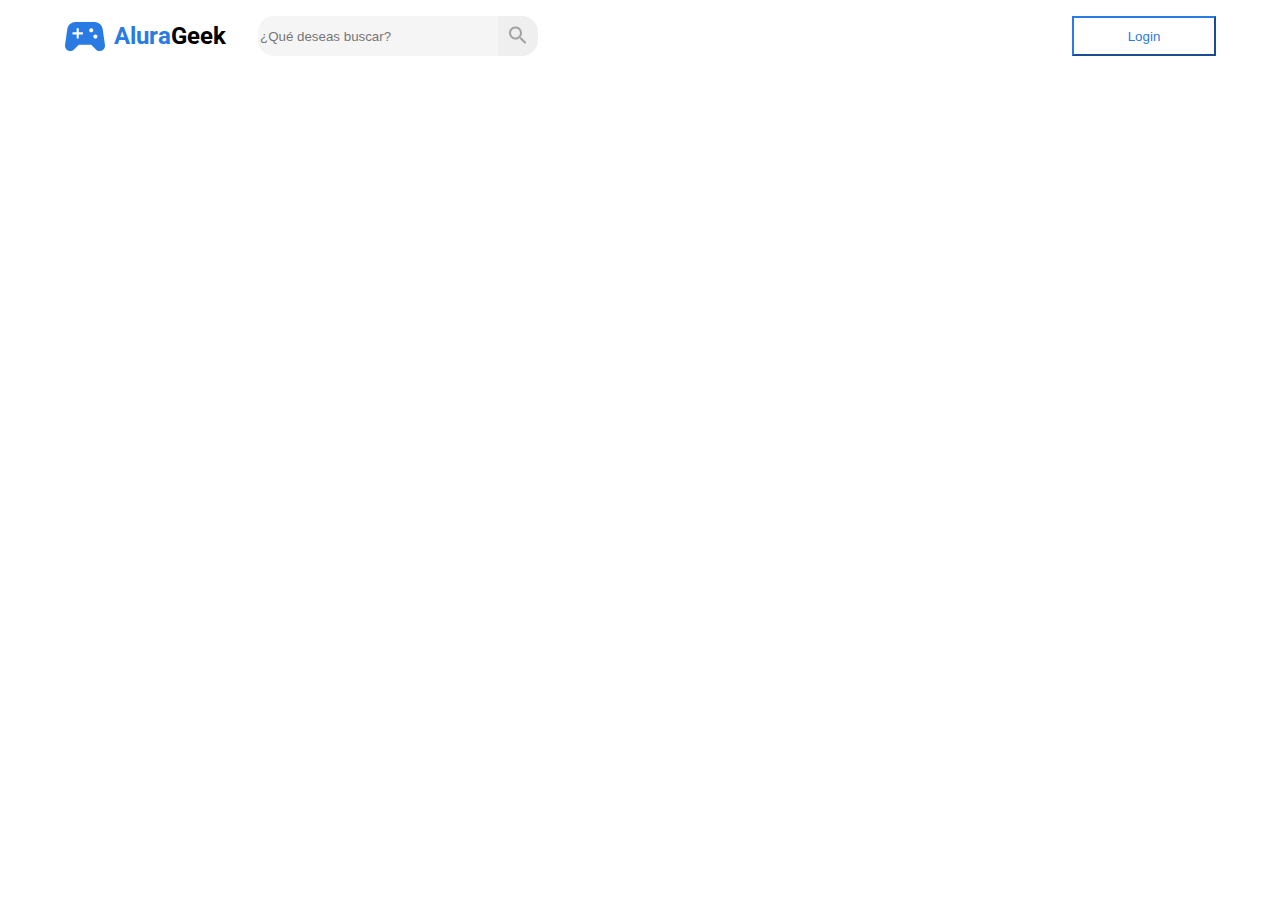
==== index.html @ 98ce4a5d "Diseño de encabezado (Logo, Cuadro de busqueda y botón de Login) terminado" ====
<!DOCTYPE html>
<html lang="es">

<head>
    <meta charset="UTF-8">
    <meta http-equiv="X-UA-Compatible" content="IE=edge">
    <meta name="viewport" content="width=device-width, initial-scale=1.0">
    <link rel="preconnect" href="https://fonts.googleapis.com">
    <link rel="preconnect" href="https://fonts.gstatic.com" crossorigin>
    <link
        href="https://fonts.googleapis.com/css2?family=Montserrat:wght@300;400;700&family=Open+Sans:ital,wght@0,300;0,400;1,700&family=Roboto:ital@0;1&display=swap"
        rel="stylesheet">
    <link rel="stylesheet" href="./assets/css/reset.css">
    <link rel="stylesheet" href="./assets/css/colores.css">
    <link rel="stylesheet" href="./assets/css/style.css">
    <link rel="shortcut icon" href="./assets/img/logo.svg" type="image/x-icon">
    <title>AluraGeek</title>
</head>

<body>
    <header>
        <section class="container">
            <div class="busqueda">
                <div class="logo">
                    <img src="./assets/img/logo.svg" alt="">
                    <span class="alura texto-logo">Alura</span>
                    <span class="geek texto-logo">Geek</span>
                </div>
                <input type="search" class="input-busqueda" placeholder="¿Qué deseas buscar?" name="busqueda" id="">
                <button class="lupa"><img src="./assets/img/buscar.svg" alt=""></button>
            </div>
            <button class="login">Login</button>
        </section>

    </header>

    <main>

    </main>

    <footer>

    </footer>
</body>

</html>
---- assets/css/colores.css ----
/*--- Paleta de colores ---*/
:root{
    --color-de-fondo:#FFFFFF;
    --background: #F5F5F5;
    --color-azul: #2A7AE4;
    --color-azul-claro: #599cf3;
}
---- assets/css/style.css ----
/*--All--*/
body{
    font-family: 'Montserrat', sans-serif;
    font-family: 'Open Sans', sans-serif;
    font-family: 'Roboto', sans-serif;
}

.container{
    display: flex;
    width: 90%;
    justify-content: space-between;
    margin: 1rem auto;
}
button:hover{
    cursor: pointer;
}

/*--Header--*/

.busqueda{
    display: flex;
}

.logo{
    display: flex;
    align-items: center;
}
.texto-logo{
    font-size: 1.5rem;
    font-weight: bold;
}
.alura{
    color: var(--color-azul);
    margin-left: .5rem;
}
.geek{
    margin-right: 2rem;
}
.input-busqueda{
    border-top-left-radius: 1rem;
    border-bottom-left-radius: 1rem;
    width: 15rem;
    background-color: var(--background);
    border: none;

}
.lupa{
    border-top-right-radius: 1rem;
    border-bottom-right-radius: 1rem;
    border: none;  
    width: 2.5rem;  

}

.login{
    width: 9rem;
    height: 2.5rem;
    color: var(--color-azul);
    border-color: var(--color-azul);
    background-color: var(--color-de-fondo);
}

.login:hover{
    color: var(--color-de-fondo);
    background-color: var(--color-azul);
    
}
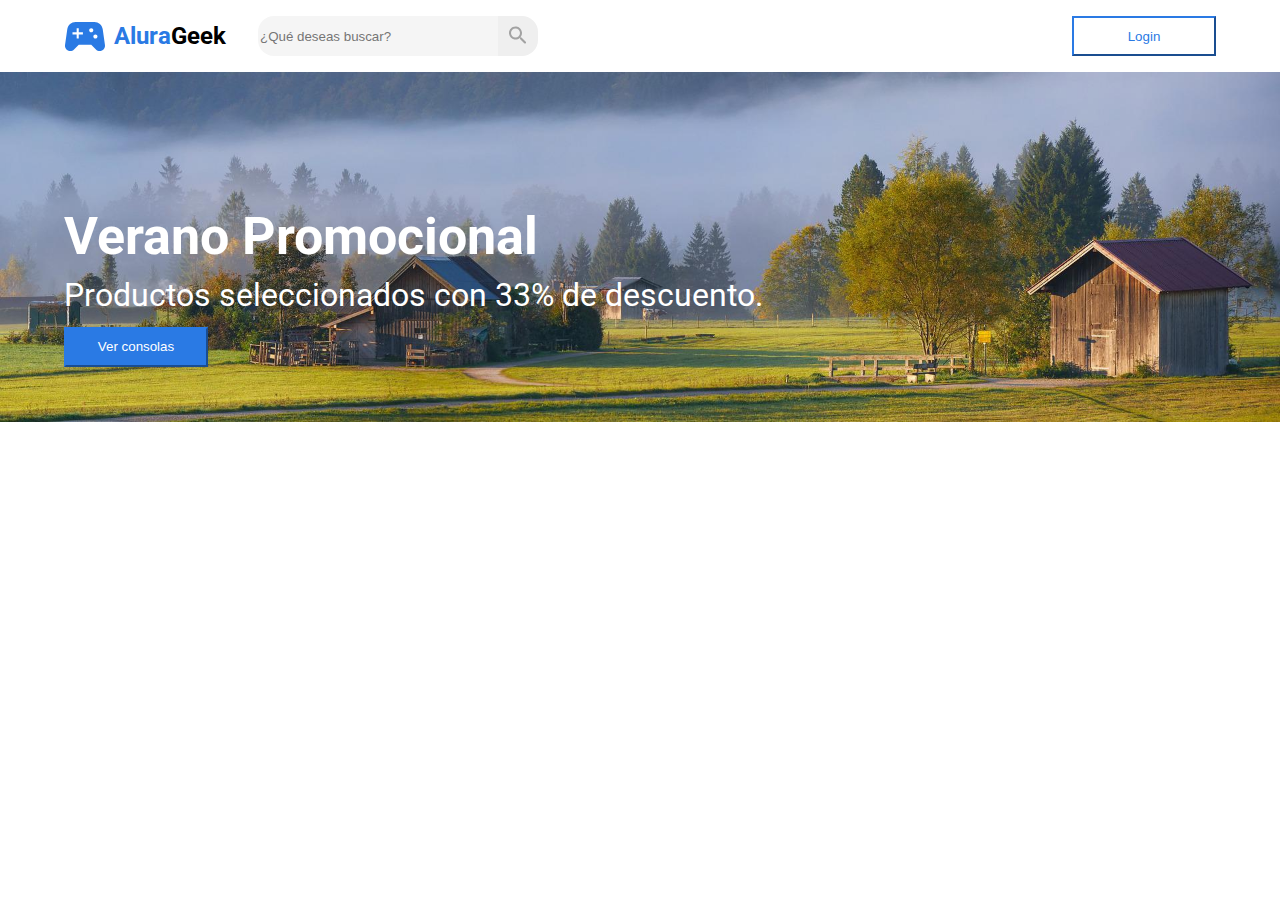
==== commit 0797697b: "Diseño de banner terminado" ====
--- a/index.html
+++ b/index.html
@@ -35,7 +35,15 @@
     </header>
 
     <main>
-
+        <section class="banner">
+            <div class="container">
+                <div class="cont-banner">
+                    <h1 class="titulo">Verano Promocional</h1>
+                    <h2 class="subtitulo">Productos seleccionados con 33% de descuento.</h2>
+                    <button class="boton-banner">Ver consolas</button>
+                </div>
+            </div>
+        </section>
     </main>
 
     <footer>
--- a/assets/css/style.css
+++ b/assets/css/style.css
@@ -10,6 +10,10 @@
     width: 90%;
     justify-content: space-between;
     margin: 1rem auto;
+}
+button{
+    width: 9rem;
+    height: 2.5rem;
 }
 button:hover{
     cursor: pointer;
@@ -53,8 +57,6 @@
 }
 
 .login{
-    width: 9rem;
-    height: 2.5rem;
     color: var(--color-azul);
     border-color: var(--color-azul);
     background-color: var(--color-de-fondo);
@@ -64,4 +66,39 @@
     color: var(--color-de-fondo);
     background-color: var(--color-azul);
     
-}+}
+/*--Area de banner*/
+.cont-banner{
+    display: block;
+    color: var(--color-de-fondo);
+}
+
+.banner{
+    background-image: url(../img/banner.jpg);
+    background-position: bottom;
+    background-repeat: no-repeat;
+    background-size: cover;
+    height: 350px;
+    align-content: center;
+
+}
+
+.titulo{
+    font-size: 52px;
+    font-weight: bold;
+    padding-top: 12%;
+    padding-bottom: 1rem;
+}
+.subtitulo{
+    font-size: 32px;
+    padding-bottom: 1rem;
+}
+.boton-banner{
+    background-color: var(--color-azul);
+    border-color: var(--color-azul);
+    color: var(--color-de-fondo);
+}
+.boton-banner:hover{
+    background-color: var(--color-de-fondo);
+    color: var(--color-azul);
+}
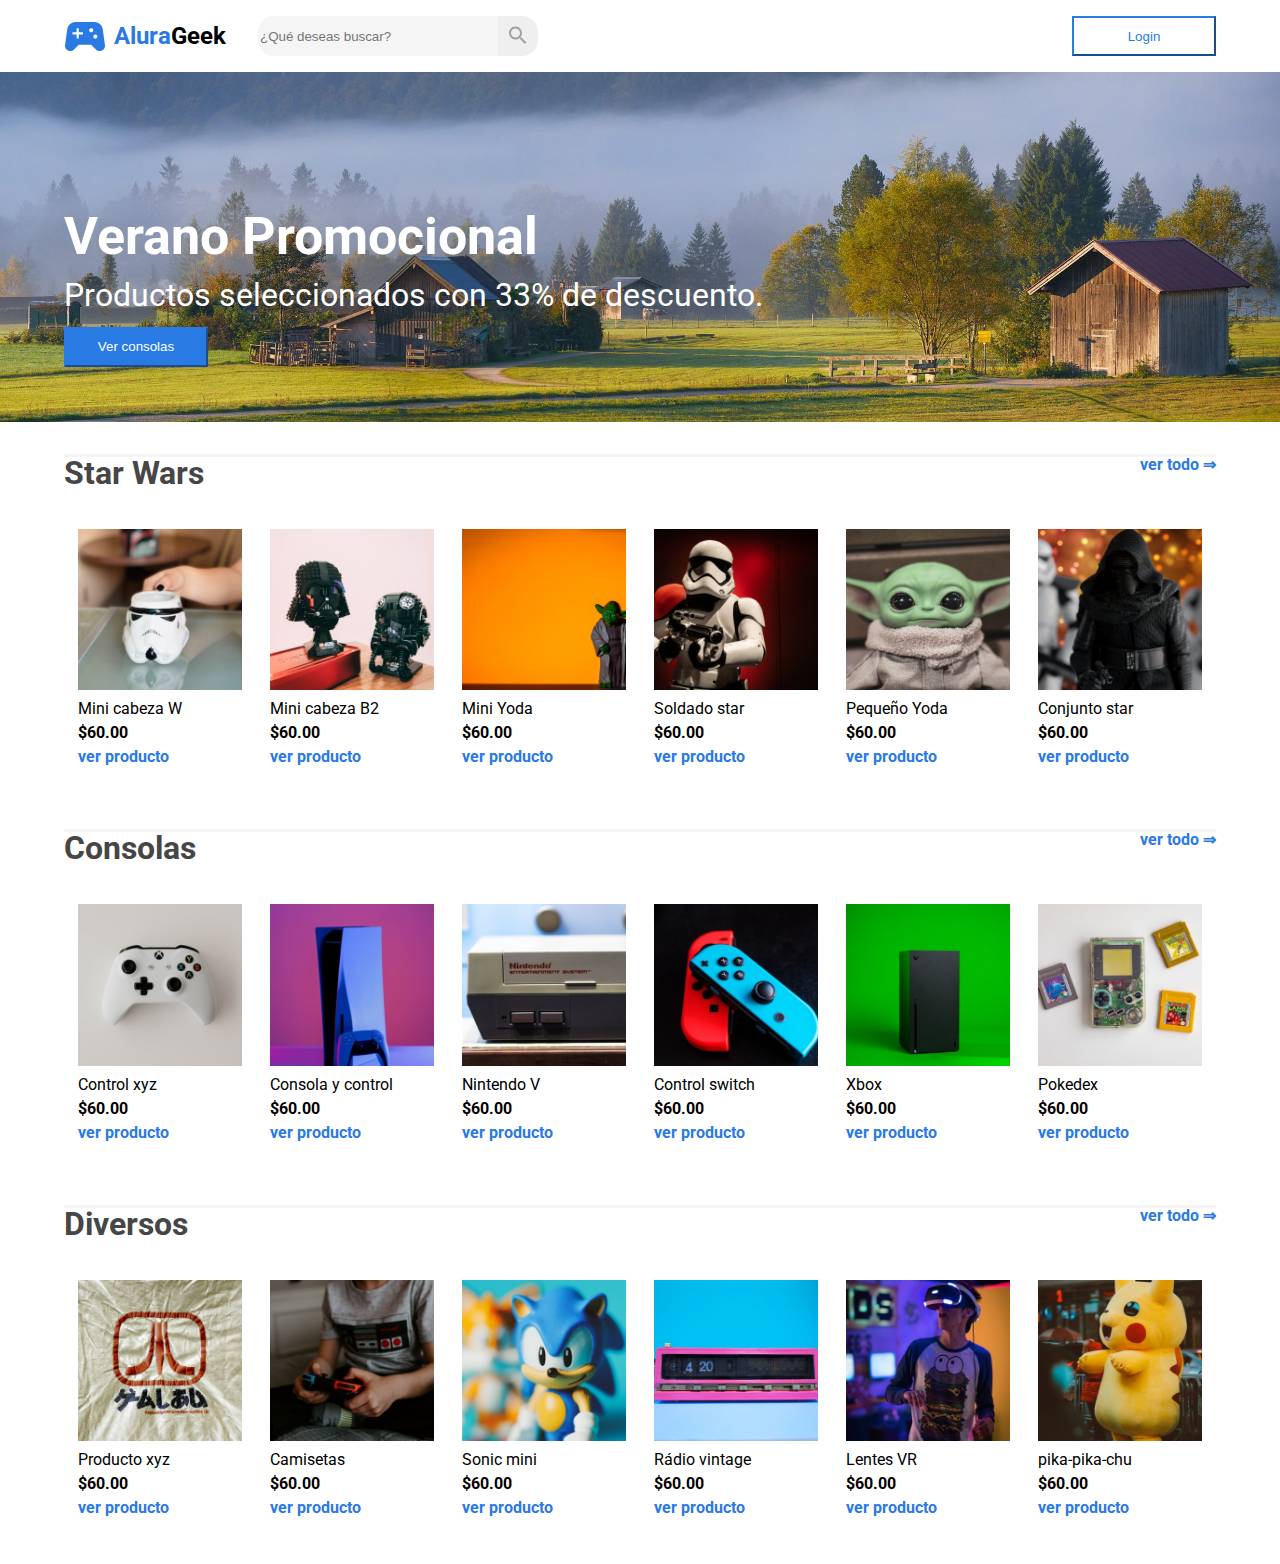
==== commit cdd9d6f5: "Diseño area de productos finalizado" ====
--- a/index.html
+++ b/index.html
@@ -40,10 +40,221 @@
                 <div class="cont-banner">
                     <h1 class="titulo">Verano Promocional</h1>
                     <h2 class="subtitulo">Productos seleccionados con 33% de descuento.</h2>
-                    <button class="boton-banner">Ver consolas</button>
-                </div>
-            </div>
-        </section>
+                    <a href="#consolas"><button class="boton-banner">Ver consolas</button></a>
+                </div>
+            </div>
+        </section>
+
+        <section id="starWars">
+            <div class="container">
+
+                <div class="container-seccion">
+                    <div class="encabezado-seccion">
+                        <h1 class="titulo-seccion">Star Wars</h1>
+                        <a href="#starWars">ver todo &rArr;</a>
+                    </div>
+
+                    <div class="contenido-seccion">
+
+                        <div class="tarjeta-seccion">
+                            <img class="imagen-producto" src="./assets/img/starwars/starwars1.png" alt="">
+                            <div class="descripcion-producto">
+                                <label for="imagen-producto">Mini cabeza W</label>
+                                <label class="precio" for="imagen-producto">$60.00</label>
+                                <a href="#starWars">ver producto</a>
+                            </div>
+                        </div>
+
+                        <div class="tarjeta-seccion">
+                            <img class="imagen-producto" src="./assets/img/starwars/starwars2.png" alt="">
+                            <div class="descripcion-producto">
+                                <label for="imagen-producto">Mini cabeza B2</label>
+                                <label class="precio" for="imagen-producto">$60.00</label>
+                                <a href="#starWars">ver producto</a>
+                            </div>
+                        </div>
+
+                        <div class="tarjeta-seccion">
+                            <img class="imagen-producto" src="./assets/img/starwars/starwars3.png" alt="">
+                            <div class="descripcion-producto">
+                                <label for="imagen-producto">Mini Yoda</label>
+                                <label class="precio" for="imagen-producto">$60.00</label>
+                                <a href="#starWars">ver producto</a>
+                            </div>
+                        </div>
+
+                        <div class="tarjeta-seccion">
+                            <img class="imagen-producto" src="./assets/img/starwars/starwars4.png" alt="">
+                            <div class="descripcion-producto">
+                                <label for="imagen-producto">Soldado star</label>
+                                <label class="precio" for="imagen-producto">$60.00</label>
+                                <a href="#starWars">ver producto</a>
+                            </div>
+                        </div>
+
+                        <div class="tarjeta-seccion">
+                            <img class="imagen-producto" src="./assets/img/starwars/starwars5.png" alt="">
+                            <div class="descripcion-producto">
+                                <label for="imagen-producto">Pequeño Yoda</label>
+                                <label class="precio" for="imagen-producto">$60.00</label>
+                                <a href="#starWars">ver producto</a>
+                            </div>
+                        </div>
+
+                        <div class="tarjeta-seccion">
+                            <img class="imagen-producto" src="./assets/img/starwars/starwars6.png" alt="">
+                            <div class="descripcion-producto">
+                                <label for="imagen-producto">Conjunto star</label>
+                                <label class="precio" for="imagen-producto">$60.00</label>
+                                <a href="#starWars">ver producto</a>
+                            </div>
+                        </div>
+
+                    </div>
+                </div>
+            </div>
+        </section>
+
+        <section id="consolas">
+            <div class="container">
+
+                <div class="container-seccion">
+                    <div class="encabezado-seccion">
+                        <h1 class="titulo-seccion">Consolas</h1>
+                        <a href="#consolas">ver todo &rArr;</a>
+                    </div>
+
+                    <div class="contenido-seccion">
+
+                        <div class="tarjeta-seccion">
+                            <img class="imagen-producto" src="./assets/img/consolas/consolas1.png" alt="">
+                            <div class="descripcion-producto">
+                                <label for="imagen-producto">Control xyz</label>
+                                <label class="precio" for="imagen-producto">$60.00</label>
+                                <a href="#consolas">ver producto</a>
+                            </div>
+                        </div>
+
+                        <div class="tarjeta-seccion">
+                            <img class="imagen-producto" src="./assets/img/consolas/consolas2.png" alt="">
+                            <div class="descripcion-producto">
+                                <label for="imagen-producto">Consola y control</label>
+                                <label class="precio" for="imagen-producto">$60.00</label>
+                                <a href="#consolas">ver producto</a>
+                            </div>
+                        </div>
+
+                        <div class="tarjeta-seccion">
+                            <img class="imagen-producto" src="./assets/img/consolas/consolas3.png" alt="">
+                            <div class="descripcion-producto">
+                                <label for="imagen-producto">Nintendo V</label>
+                                <label class="precio" for="imagen-producto">$60.00</label>
+                                <a href="#consolas">ver producto</a>
+                            </div>
+                        </div>
+
+                        <div class="tarjeta-seccion">
+                            <img class="imagen-producto" src="./assets/img/consolas/consolas4.png" alt="">
+                            <div class="descripcion-producto">
+                                <label for="imagen-producto">Control switch</label>
+                                <label class="precio" for="imagen-producto">$60.00</label>
+                                <a href="#consolas">ver producto</a>
+                            </div>
+                        </div>
+
+                        <div class="tarjeta-seccion">
+                            <img class="imagen-producto" src="./assets/img/consolas/consolas5.png" alt="">
+                            <div class="descripcion-producto">
+                                <label for="imagen-producto">Xbox</label>
+                                <label class="precio" for="imagen-producto">$60.00</label>
+                                <a href="#consolas">ver producto</a>
+                            </div>
+                        </div>
+
+                        <div class="tarjeta-seccion">
+                            <img class="imagen-producto" src="./assets/img/consolas/consolas6.png" alt="">
+                            <div class="descripcion-producto">
+                                <label for="imagen-producto">Pokedex</label>
+                                <label class="precio" for="imagen-producto">$60.00</label>
+                                <a href="#consolas">ver producto</a>
+                            </div>
+                        </div>
+
+                    </div>
+                </div>
+            </div>
+        </section>
+
+        <section id="diversos">
+            <div class="container">
+
+                <div class="container-seccion">
+                    <div class="encabezado-seccion">
+                        <h1 class="titulo-seccion">Diversos</h1>
+                        <a href="#diversos">ver todo &rArr;</a>
+                    </div>
+
+                    <div class="contenido-seccion">
+
+                        <div class="tarjeta-seccion">
+                            <img class="imagen-producto" src="./assets/img/diversos/diversos1.png" alt="">
+                            <div class="descripcion-producto">
+                                <label for="imagen-producto">Producto xyz</label>
+                                <label class="precio" for="imagen-producto">$60.00</label>
+                                <a href="#diversos">ver producto</a>
+                            </div>
+                        </div>
+
+                        <div class="tarjeta-seccion">
+                            <img class="imagen-producto" src="./assets/img/diversos/diversos2.png" alt="">
+                            <div class="descripcion-producto">
+                                <label for="imagen-producto">Camisetas</label>
+                                <label class="precio" for="imagen-producto">$60.00</label>
+                                <a href="#diversos">ver producto</a>
+                            </div>
+                        </div>
+
+                        <div class="tarjeta-seccion">
+                            <img class="imagen-producto" src="./assets/img/diversos/diversos3.png" alt="">
+                            <div class="descripcion-producto">
+                                <label for="imagen-producto">Sonic mini</label>
+                                <label class="precio" for="imagen-producto">$60.00</label>
+                                <a href="#diversos">ver producto</a>
+                            </div>
+                        </div>
+
+                        <div class="tarjeta-seccion">
+                            <img class="imagen-producto" src="./assets/img/diversos/diversos4.png" alt="">
+                            <div class="descripcion-producto">
+                                <label for="imagen-producto">Rádio vintage</label>
+                                <label class="precio" for="imagen-producto">$60.00</label>
+                                <a href="#diversos">ver producto</a>
+                            </div>
+                        </div>
+
+                        <div class="tarjeta-seccion">
+                            <img class="imagen-producto" src="./assets/img/diversos/diversos5.png" alt="">
+                            <div class="descripcion-producto">
+                                <label for="imagen-producto">Lentes VR</label>
+                                <label class="precio" for="imagen-producto">$60.00</label>
+                                <a href="#diversos">ver producto</a>
+                            </div>
+                        </div>
+
+                        <div class="tarjeta-seccion">
+                            <img class="imagen-producto" src="./assets/img/diversos/diversos6.png" alt="">
+                            <div class="descripcion-producto">
+                                <label for="imagen-producto">pika-pika-chu</label>
+                                <label class="precio" for="imagen-producto">$60.00</label>
+                                <a href="#diversos">ver producto</a>
+                            </div>
+                        </div>
+
+                    </div>
+                </div>
+            </div>
+        </section>
+
     </main>
 
     <footer>
--- a/assets/css/colores.css
+++ b/assets/css/colores.css
@@ -4,4 +4,5 @@
     --background: #F5F5F5;
     --color-azul: #2A7AE4;
     --color-azul-claro: #599cf3;
+    --color-texto: #464646;
 }
--- a/assets/css/style.css
+++ b/assets/css/style.css
@@ -18,7 +18,18 @@
 button:hover{
     cursor: pointer;
 }
-
+label{
+    display: block;
+    margin: .5rem 0;
+}
+a{
+    text-decoration: none;
+    color: var(--color-azul);
+    font-weight: bold;
+}
+a:hover{
+    cursor: pointer;
+}
 /*--Header--*/
 
 .busqueda{
@@ -102,3 +113,43 @@
     background-color: var(--color-de-fondo);
     color: var(--color-azul);
 }
+
+/*--Seccion de productos--*/
+.container-seccion{
+    border-top: 3.5px solid var(--background);
+    width: 100%;
+    margin: 1rem 0;
+}
+.encabezado-seccion{
+    width: 100%;
+    display: flex;
+    justify-content: space-between;
+}
+.titulo-seccion{
+    font-size: 32px;
+    font-weight: bold;
+    color: var(--color-texto);
+}
+.contenido-seccion{
+    display: flex;
+    margin-top: 1.5rem;
+    justify-content: space-between;
+}
+
+.tarjeta-seccion{
+    width: 16.66%;
+}
+.imagen-producto{
+    margin-top: 1rem;
+    width: 85%;
+    margin-left: 7.5%;
+}
+.descripcion-producto{
+    display: block;
+    width: 100%;
+    margin-left: 7.5%;
+    margin-bottom: 1rem;
+}
+.precio{
+    font-weight: bold;
+}
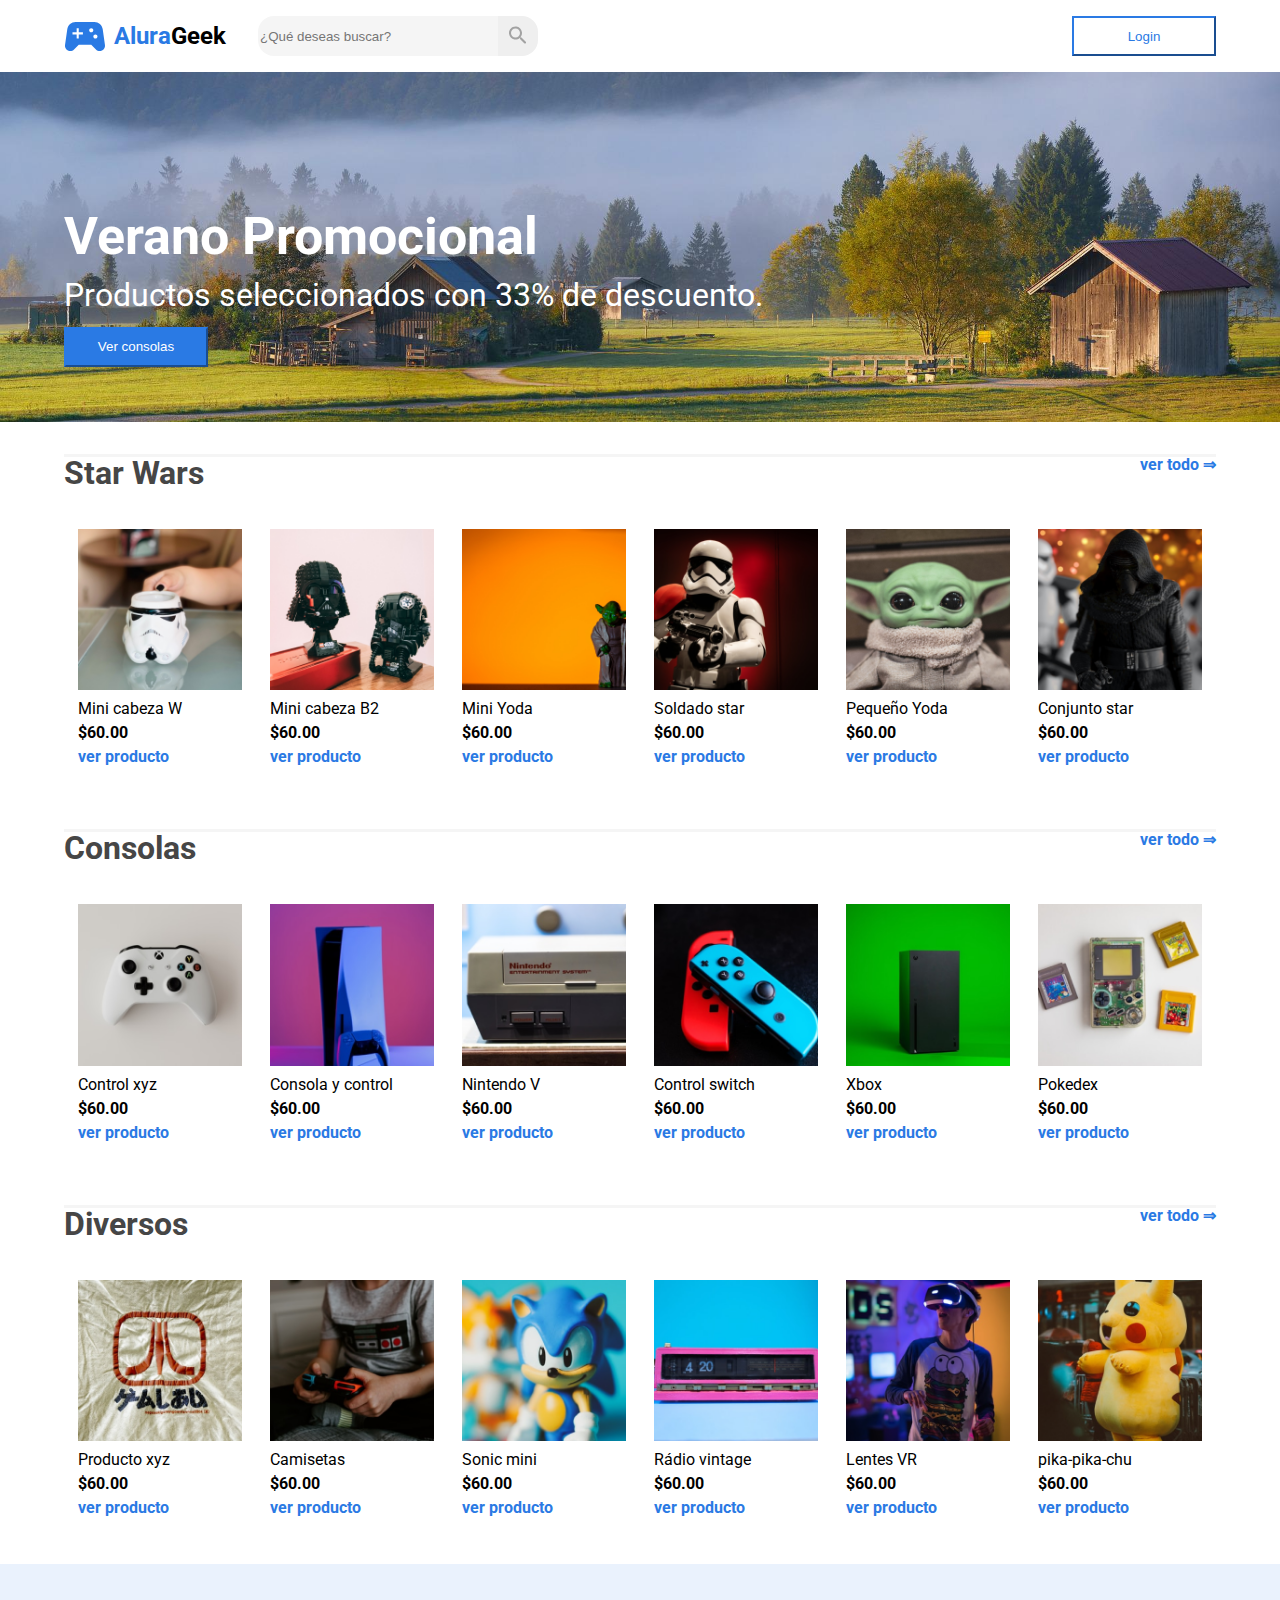
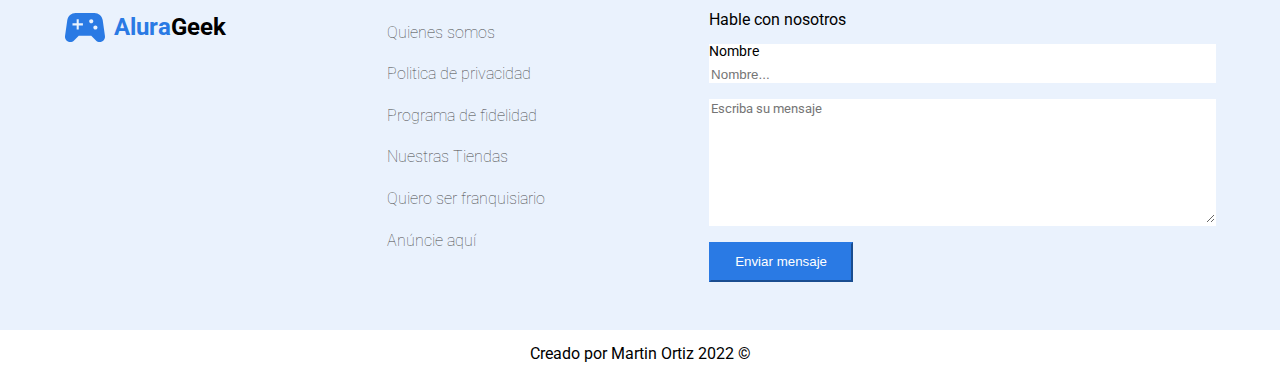
==== commit 62226571: "Diseño area de contacto y pie de pagina terminado" ====
--- a/index.html
+++ b/index.html
@@ -255,10 +255,52 @@
             </div>
         </section>
 
+        <section id="contacto" class="contacto">
+            <div class="container">
+                <div class="container-contacto">
+                    
+                    <div class="contacto-logo">
+                        <div class="logo">
+                            <img src="./assets/img/logo.svg" alt="">
+                            <span class="alura texto-logo">Alura</span>
+                            <span class="geek texto-logo">Geek</span>
+                        </div>
+                    </div>
+
+                    <div class="contacto-sobreNosotros">
+                        <a href="#contacto" class="link-contacto">Quienes somos</a>
+                        <a href="#contacto" class="link-contacto">Politica de privacidad</a>
+                        <a href="#contacto" class="link-contacto">Programa de fidelidad</a>
+                        <a href="#contacto" class="link-contacto">Nuestras Tiendas</a>
+                        <a href="#contacto" class="link-contacto">Quiero ser franquisiario</a>
+                        <a href="#contacto" class="link-contacto">Anúncie aquí</a>
+                    </div>
+
+                    <div class="contacto-formulario">
+                        <form class="formulario">
+                            <h1>Hable con nosotros</h1>
+
+                            <div class="elemento-formulario">
+                                <label for="nombre">Nombre</label>
+                                <input class="nombre" type="text" name="nombre" id="" placeholder="Nombre...">
+                            </div>
+
+                            <div class="elemento-formulario">                
+                                <textarea class="mensaje" name="mensaje" id="" rows="8" placeholder="Escriba su mensaje"></textarea>
+                            </div>
+                            
+                            <button class="boton-banner">Enviar mensaje</button></a>
+                        </form>
+                    </div>
+
+                </div>
+            </div>
+        </section>
+
     </main>
 
     <footer>
-
+        <p class="rodapie">Creado por Martin Ortiz 2022 &copy;</p>
     </footer>
 </body>
 
--- a/assets/css/colores.css
+++ b/assets/css/colores.css
@@ -2,6 +2,7 @@
 :root{
     --color-de-fondo:#FFFFFF;
     --background: #F5F5F5;
+    --background-contacto: #EAF2FD;
     --color-azul: #2A7AE4;
     --color-azul-claro: #599cf3;
     --color-texto: #464646;
--- a/assets/css/style.css
+++ b/assets/css/style.css
@@ -153,3 +153,71 @@
 .precio{
     font-weight: bold;
 }
+
+/*--Area de contacto--*/
+.contacto{
+    background-color: var(--background-contacto);
+}
+.container-contacto{
+    width: 100%;
+    margin: 3rem 0;
+    display: flex;
+}
+.contacto-logo{
+    width: 28%;
+}
+.contacto-sobreNosotros{
+    width: 28%;
+}
+
+.link-contacto{
+    display: block;
+    color: var(--color-texto);
+    padding: .8rem 0;
+    font-weight: lighter;
+}
+
+
+
+.contacto-formulario{
+    width: 44%;
+}
+.formulario{
+    width: 100%;
+}
+
+.elemento-formulario{
+    width: 100%;
+    background-color: var(--color-de-fondo);
+    margin: 1rem 0;
+    font-family:'Roboto', sans-serif;
+}
+.elemento-formulario>label{
+    font-size: 14px;
+}
+.nombre{
+    width: 99%;
+    border: none;
+}
+
+.mensaje{
+    width: 99%;
+    border: none;
+}
+.mensaje::placeholder{
+    font-family:'Roboto', sans-serif;;
+}
+.boton-enviar{
+    background-color: var(--color-azul);
+    border-color: var(--color-azul);
+}
+.boton-enviar:hover{
+    background-color: var(--color-de-fondo);
+}
+
+.rodapie{
+    text-align: center;
+    margin-bottom: 1.5rem;
+}
+
+
